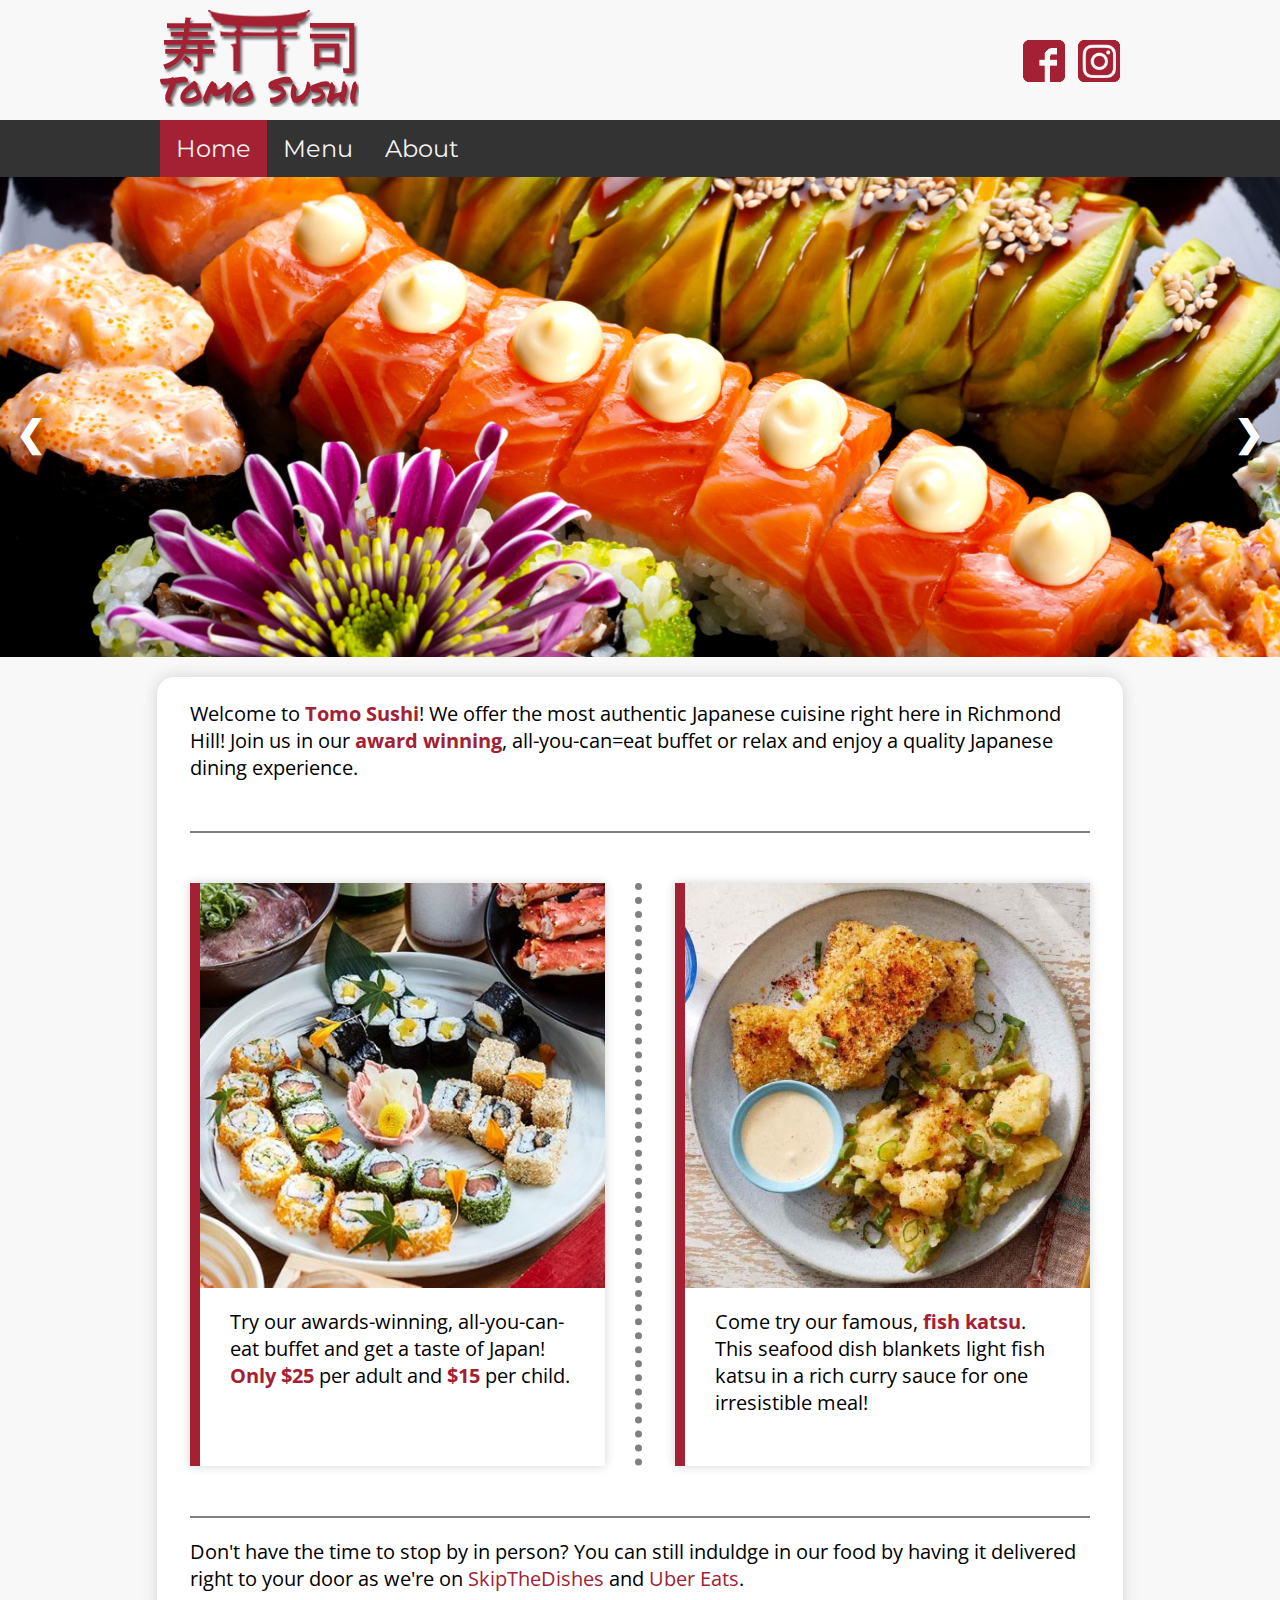
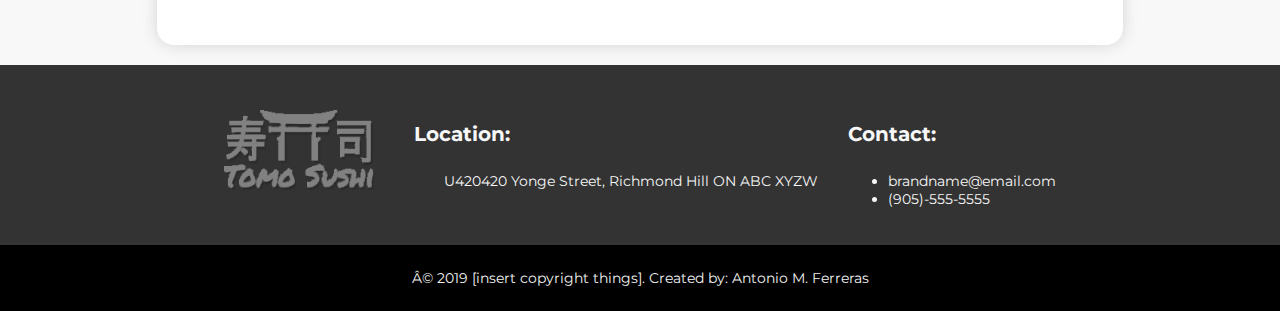
==== index.html @ f973df3a "Initial Populate" ====
<!DOCTYPE html>
<html>

<head>

    <meta charset="utf_8">
    <meta name="author" content="Antonio Ferreras">
    <meta name="description" content="The best sushi in Richmond Hill!">
    <title>Tomo Sushi - Richmond Hill</title>
    <link href="styles.css" rel="stylesheet">
    <link href="https://fonts.googleapis.com/css?family=Montserrat&display=swap" rel="stylesheet">
    <link href="https://fonts.googleapis.com/css?family=Open+Sans&display=swap" rel="stylesheet">
    <meta name="viewport" content="width=device-width, initial-scale=1.0">
</head>

<body>

    <header>
        <div id="header-container">
            <a id="logo" href="index.html"><img src="res/images/logo.png"></a>
            <div id="social-media-header">
                <a href="https://www.facebook.com" target="_blank" title="Our Facebook page!"><img id="fb" src="res/images/fb.png"></a>
                <a href="https://www.instagram.com" target="_blank" title="Our Instagram!"><img src="res/images/ig.png"></a>
            </div>
        </div>
    </header>

    <div id="navbar">
        <a href="index.html" class="selected">Home</a>
        <a href="menu.html">Menu</a>
        <a href="about.html">About</a>
    </div>

    <main>
        <div class="slideshow">
            <img class="slide shown" src="res/images/image1.jpg" alt="Image of sushi platter 1">
            <img class="slide unseen" src="res/images/image2.jpg" alt="Image of sushi plate 2">
            <img class="slide unseen" src="res/images/image3.jpg" alt="Image of sushi plate 3">

            <a class="prev" onclick="prevSlide(true)">&#10094;</a>
            <a class="next" onclick="nextSlide(true)">&#10095;</a>
        </div>

        <div class="page">

            <p>Welcome to <b>Tomo Sushi</b>! We offer the most authentic Japanese cuisine right here in 
                Richmond Hill! Join us in our <b>award winning</b>, all-you-can=eat buffet or relax and enjoy
                a quality Japanese dining experience.
            </p>

            <hr>

            <div class="grid-wrapper">
                <div class="panel">
                    <img class="thumbnail" src="res/images/allyoucaneat.jpg">
                    <p>Try our awards-winning, all-you-can-eat buffet and get a taste of Japan! 
                        <b>Only $25</b> per adult and <b>$15</b> per child.
                    </p>
                </div>

                <div class="dividor"></div>

                <div class="panel">
                    <img class="thumbnail" src="res/images/fishkatsu.jpg">
                    <p>Come try our famous, <b>fish katsu</b>. This seafood dish blankets 
                        light fish katsu in a rich curry sauce for one irresistible meal!
                    </p>
                </div>
            </div>

            <hr>

            <p>Don't have the time to stop by in person? You can still induldge in our food by having it
                delivered right to your door as we're on <a class="link" href="https://www.skipthedishes.com" target="_blank" title="SkipTheDishes">SkipTheDishes</a> and 
                <a class="link" href="https://www.ubereats.com" target="_blank" title="Uber Eats">Uber Eats</a>.
            </p>

        </div>

        <div id="footer-container">

            <div id="footer-grid">

                <img src="res/images/logobw.png">

                <div>
                    <h4>Location:</h4>
                    <p>U420420 Yonge Street, Richmond Hill ON ABC XYZW</p>
                </div>

                <div>
                    <h4>Contact:</h4>
                    <ul>
                        <li>brandname@email.com</li>
                        <li>(905)-555-5555</li>
                    </ul>
                </div>

            </div>
            
        </div>

        <div id="copyright-container">
                <p>© 2019 [insert copyright things]. Created by: Antonio M. Ferreras</p>
        </div>
    </main>

    <script src="script.js"></script>
</body>

</html>
---- styles.css ----
html {
    font-family: 'Montserrat', sans-serif;
    font-size: 10px;
    background-color: rgb(248, 248, 248);
    
}

body {
    margin: 0;
    width: 100%;
    overflow-x:hidden;
}

#navbar {
    max-width: 100%;
    background-color: #333;
    padding-left: calc((100% - 96rem) * 0.5);
    overflow:hidden;
    z-index: 10;
}

#navbar a:hover {
    background-color: rgb(163, 33, 50);
}

#navbar a {
    float: left;
    font-size: 2.4rem;
    text-decoration: none;
    display:block;
    color: #f2f2f2;
    text-align: center;
    padding: 1.4rem 1.6rem;
    -webkit-transition: background-color 0.3s;
    transition: background-color 0.3s;
    z-index: 10;
}

.selected {
    background-color: rgb(163, 33, 50);
}

.scrollFixed {
    position: fixed;
    top: 0;
    width: 100%;
}

/* prevent main content be pushed up when removing navbar*/
.scrollFixed + main {
    margin-top: 5.5rem;
}

#header-container {
    display:block;
    width: 96rem;
    margin: 0 auto;
    padding: 1rem 0;
}

#logo {
    width: 20rem;
}

#social-media-header {
    display: inline;
    float: right;
    margin: 3rem 0;
}

#social-media-header > a > img {
    width: 4.2rem;
}

#fb {
    margin-right:1rem;
}

.page {
    font-family: 'Open Sans', sans-serif;
    background-color: white;
    margin: 2rem auto;
    width: 96rem;
    border: 0.3rem solid white;
    border-radius: 1.7rem;
    box-shadow: 0 0 1.5rem lightgray;
    overflow-x: hidden;
}

h1 {
    font-size: 2.8rem;
    margin-left: 3rem;
    border-left: 0.7rem solid rgb(163, 33, 50);
    padding-left: 1rem;
}

#google-map {
    width: 93%;
    height: 45rem;
    display: block;
    margin: 0rem auto 3rem auto;
}

p {
    font-size: 2.0rem;
    padding: 0 3rem 3rem 3rem;
}

.slideshow {
    position:relative;
    display: block;
    width: 100%;
}

.slideshow .shown {
    display: block;
    width: 100%;
    -webkit-animation-name: fade;
    -webkit-animation-duration: 1.5s;
    animation-name: fade;
    animation-duration: 1.5s;
}

.slideshow .unseen {
    display: block;
    width: 0;
}

.prev, .next{
    cursor: pointer;
    border-radius: 0 1rem 1rem 0;
    background-color: rgba(0, 0, 0, 0);
    position: absolute;
    top:50%;
    padding: 16px;
    width: auto;
    margin-top: -22px;
    font-weight: bold;
    font-size: 36px;
    text-align: center;
    color: white;
    -webkit-transition: background-color 0.45s; 
    transition: background-color 0.45s; 
    user-select: none;
}

.next {
    right: 0;
    border-radius: 1rem 0 0 1rem;
}

.prev:hover, .next:hover {
    background-color: rgba(0,0,0,0.8);
}

@keyframes fade {
    0% {
        opacity: 0.5
    }

    100% {
        opacity: 1
    }
}

hr {
    color:#c0c2ce;
    border: 0.1rem solid gray;
    margin: 2rem 3rem;
}

.grid-wrapper {
    display: grid;
    grid-template-columns: 1fr 1rem 1fr;
    grid-template-rows: 1fr;
    grid-gap: 3rem;
    padding: 3rem;
}

.grid-wrapper > .panel {
    border-left: 1rem solid rgb(163, 33, 50);
    box-shadow: 0 0 1rem lightgray;
}

.grid-wrapper > .dividor {
    border-left: 0.7rem dotted gray;
}

.thumbnail {
    display: block;
    width: 100%;
}

#footer-container {
    display:block;
    padding: 3rem;
    background-color: #333;
}

#footer-grid {
    display: flex;
    flex-wrap: wrap;
    justify-content: center;
}

#footer-grid > div {
    height: 120px;
}

#footer-grid > img {
    opacity: 0.4;
    width: 150px;
    height: 80px;
    display: block;
    margin-top: 1.5rem;
    margin-right: 4rem;
}

#footer-container p, #footer-container li {
    color: #f7f7f7;
    font-size: 1.4rem;
}

#copyright-container {
    display: block;
    background-color: black;
    padding: 1rem 0 1rem 0;
}

#copyright-container p {
    color: #f2f2f2;
    font-size: 1.4rem;
    padding: 0;
    text-align: center;
}

h4 {
    font-size: 2rem;
    color: #f7f7f7;
}

b {
    color: rgb(163, 33, 50);
}

.link {
    color: rgb(163, 33, 50);
    text-decoration: none;
}

.link:hover {
    color: red;
}

#menu-selector {
    display: flex;
    padding: 0 3rem 3rem 3rem;
}

.menu-type {
    cursor: pointer;
    display: block;
    width: auto;
    color: #333;
    font-size: 2.4rem;
    padding: 0.5rem;
    margin: 0 0.5rem 0 0.5rem;
    border-bottom: 0.5rem solid lightgray;
    user-select: none;
    -webkit-transition: border-bottom 0.3s;
    transition: border-bottom 0.3s;
}

.menu-button-selected, .menu-type:hover {
    border-bottom: 0.5rem solid rgb(163, 33, 50);
}

.menu-section h2 {
    font-size: 2rem;
    display: inline-block;
    border-left: 0.4rem solid rgb(163, 33, 50);
    padding-left: 0.7rem;
    color: #333;
}

.menu-container {
    display: none;
    height: 630px;
    width:100%;
    flex-flow: column wrap;
}

.menu-selected {
    display:flex;
    -webkit-animation-name: slide;
    -webkit-animation-duration: 1s;
    animation-name: slide;
    animation-duration: 1s;
}

@keyframes slide {
    0% {
        margin-left: 15%;
        opacity: 0;
    }

    100% {
        margin-left: 0%;
        opacity: 1;
    }
}

.menu-section {
    width: 45%;
    margin: 0 2.5% 0 2.5%;
}

table {
    table-layout: fixed;
    border-collapse: collapse;
    width: 100%;
}

tbody tr td:first-child {
    width: 80%
}
tbody tr td:nth-child(2) {
    width: 20%
}

table td {
    font-size: 1.8rem;
    padding: 0.5rem;
    border: 0.2rem solid rgb(163, 33, 50);
}

/* Too narrow screen, make page width less */
@media screen and (max-width: 1100px) {
    #header-container {
        width: 80%;
    }

    #navbar {
        padding-left: 10%;
    }

    p {
        font-size: 1.8rem;
    }

    .page {
        width: 80%;
    }

    .menu-container {
        height: 750px;
    }
}

/* Mobile screens */
@media screen and (max-width: 720px) {
    #navbar {
        padding-left: 0;
    }

    #navbar a {
        float: none;
        font-size: 1.8rem;
        text-decoration: none;
        display:block;
        color: #f2f2f2;
        text-align: center;
        padding: 0.50rem 0;
        margin: 0 auto;
    
    }

    #logo {
        display: block;
        margin: 0 auto;
        
    }

    #header-container {
        width: 90%;
    }

    #social-media-header {
        float: none;
        display: table;
        margin: 2rem auto 0 auto;
    }
    
    #social-media-header > a > img {
        width: 3.7rem;
    }

    .scrollFixed + main {
        margin-top: 9.5rem;
    }

    .prev, .next{
        background-color: rgba(0, 0, 0, 0.4);
        font-size: 26px;
        margin-top: -30px;
        -webkit-transition: none; 
        transition: none;
        user-select: none;
    }
    
    .prev:hover, .next:hover {
        background-color: rgba(0, 0, 0, 0.4);
    }

    .page {
        margin: 1rem auto;
        width: 90%;
        
    }

    h1 {
        margin-left: 4%;
    }

    #google-map {
        padding: 0 4% 0 4%;
        height: 30rem;
    }

    p {
        padding: 0 4% 0 4%;
        font-size: 1.6rem;
    }

    hr {
        margin-left: 2.5%;
        margin-right: 2.5%;
    }

    .menu-type {
        font-size: calc(5vw);
    }

    .menu-section {
        width: 95%;
        margin: 0 2.5% 0 2.5%;
    }

    #menu-selector {
        padding: 0 2.5% 1.4rem 2.5%; 
    }

    .menu-selected {
        display: block;
        height: auto;
        margin-bottom: 1rem;
    }

    table td {
        font-size: 1.6rem;
    }

    .grid-wrapper {
        display: grid;
        grid-template-columns: 1fr;
        grid-template-rows: 1fr 0 1fr;
        grid-gap: 3rem;
        padding: 2.5%;
    }
    
    .grid-wrapper > .dividor {
        border-left: none;
        border-bottom: 0.7rem dotted gray;
    }
    
    #footer-grid > div {
        display: block;
        width: 420px;
    }

    #footer-grid > img {
        margin: 0;
    }
}
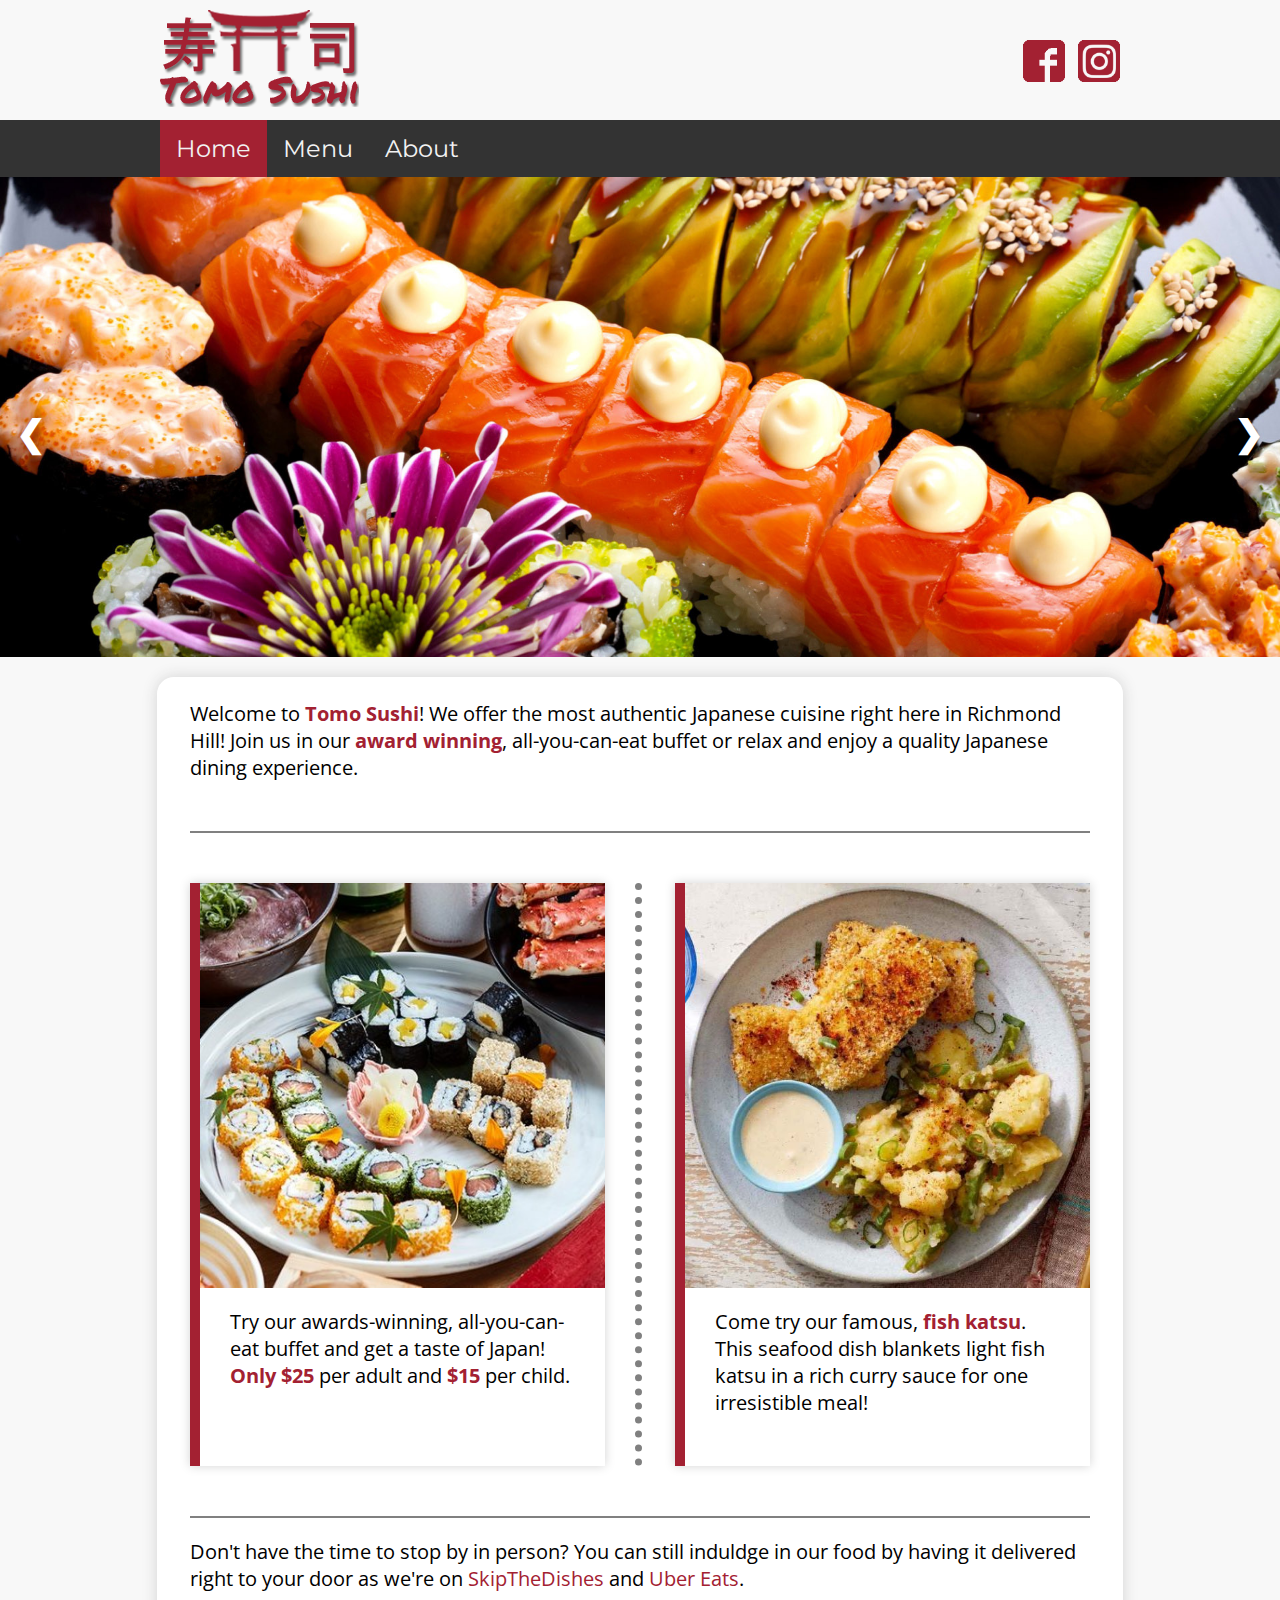
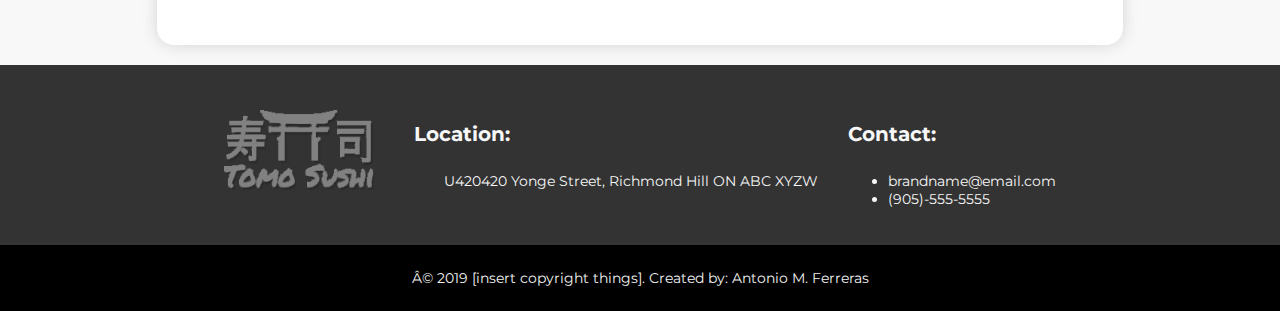
==== commit f3dd4c81: "fixed typo" ====
--- a/index.html
+++ b/index.html
@@ -44,7 +44,7 @@
         <div class="page">
 
             <p>Welcome to <b>Tomo Sushi</b>! We offer the most authentic Japanese cuisine right here in 
-                Richmond Hill! Join us in our <b>award winning</b>, all-you-can=eat buffet or relax and enjoy
+                Richmond Hill! Join us in our <b>award winning</b>, all-you-can-eat buffet or relax and enjoy
                 a quality Japanese dining experience.
             </p>
 
@@ -108,4 +108,4 @@
     <script src="script.js"></script>
 </body>
 
-</html>+</html>
